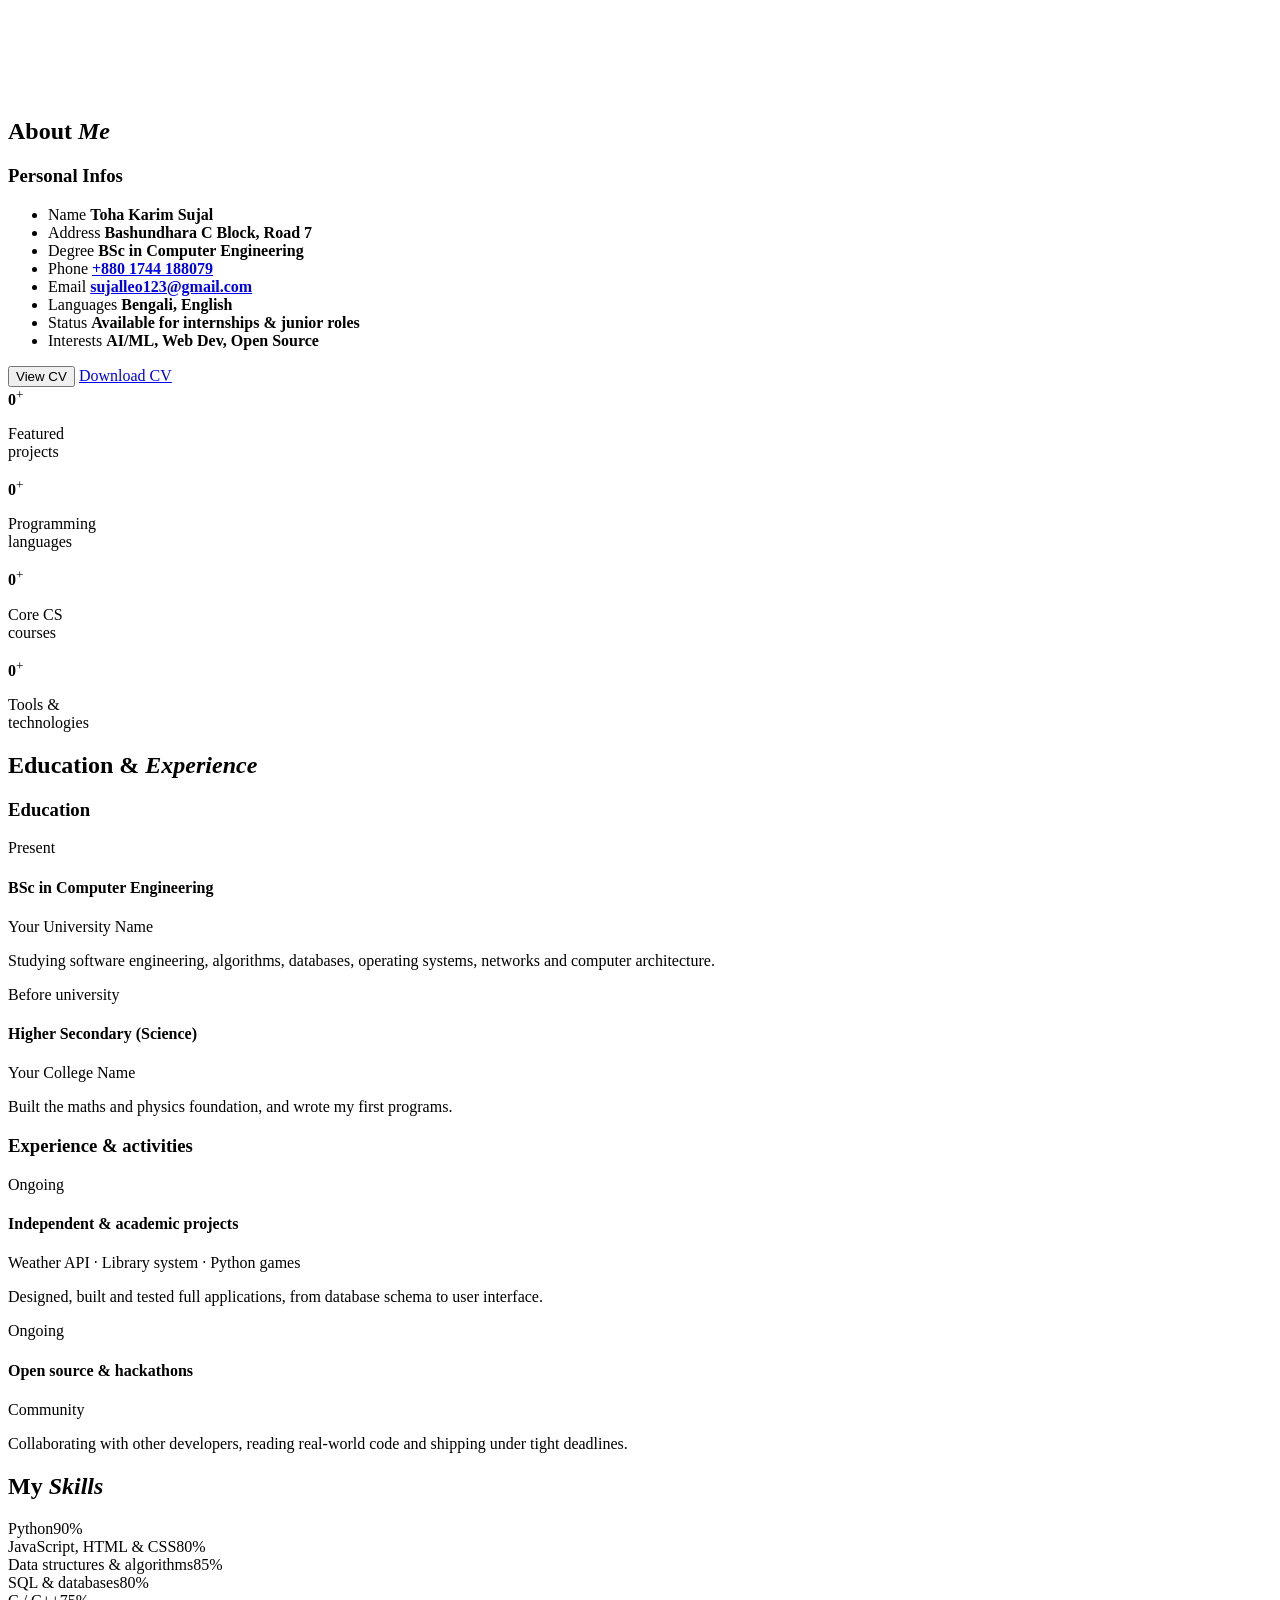
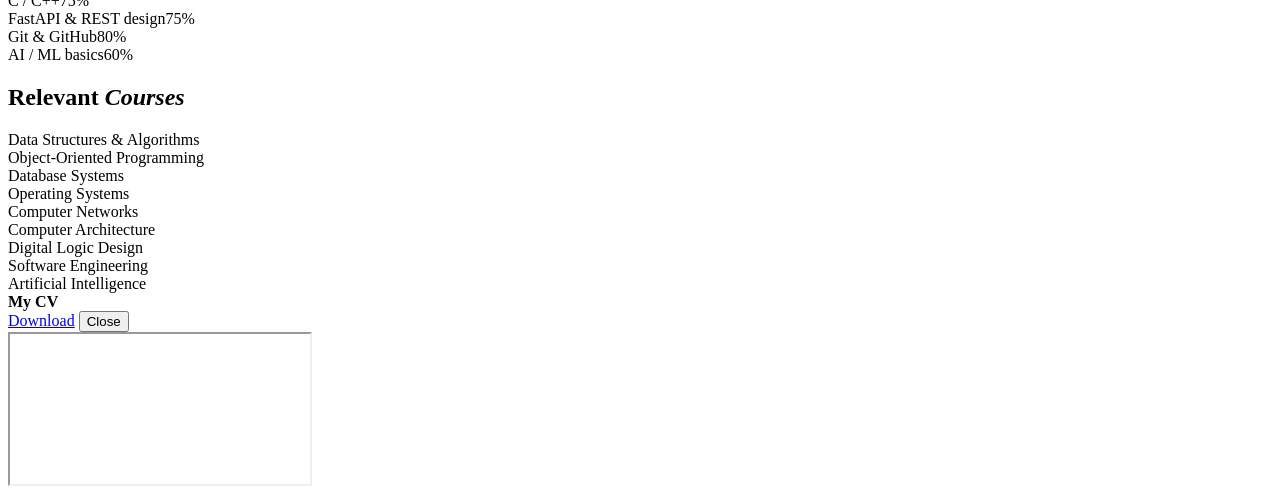
==== resume.html @ 92a6b99a "Add files via upload" ====
<!doctype html>
<html lang="en">
<head>
  <meta charset="utf-8">
  <meta name="viewport" content="width=device-width,initial-scale=1">
  <title>Resume | Toha Karim Sujal</title>
  <meta name="description" content="Resume, skills and relevant coursework of Toha Karim Sujal.">
  <link rel="icon" href="images/favicon.svg" type="image/svg+xml">
  <link rel="preconnect" href="https://fonts.googleapis.com">
  <link rel="preconnect" href="https://fonts.gstatic.com" crossorigin>
  <link href="https://fonts.googleapis.com/css2?family=Open+Sans:wght@400;600;700&family=Poppins:wght@500;600;700;800&display=swap" rel="stylesheet">
  <link rel="stylesheet" href="css/style.css">
  <script>document.documentElement.classList.add('js')</script>
</head>
<body data-page="resume">

<!-- ============ ABOUT / PERSONAL INFO ============ -->
<section style="padding-top:90px">
  <div class="container">
    <div class="sec-title reveal" data-bg="Resume"><h2>About <em>Me</em></h2></div>

    <div class="info-wrap">
      <div class="reveal">
        <h3 class="sub-title">Personal Infos</h3>
        <ul class="info-list">
          <li>Name <b>Toha Karim Sujal</b></li>
          <li>Address <b data-cfg="address">Bashundhara C Block, Road 7</b></li>
          <li>Degree <b>BSc in Computer Engineering</b></li>
          <li>Phone <b><a href="tel:+8801744188079" data-cfg="phone">+880 1744 188079</a></b></li>
          <li>Email <b><a href="mailto:sijalleo123@gmail.com" data-cfg="email">sujalleo123@gmail.com</a></b></li>
          <li>Languages <b>Bengali, English</b></li>
          <li>Status <b>Available for internships &amp; junior roles</b></li>
          <li>Interests <b>AI/ML, Web Dev, Open Source</b></li>
        </ul>
        <div class="cv-actions">
          <button class="btn" id="toggleViewer" type="button"><span class="lbl">View CV</span> <span class="circle"><i data-icon="eye"></i></span></button>
          <a class="btn ghost" data-cv-href href="assets/Toha_Karim_Sujal_CV.pdf" download>Download CV <span class="circle"><i data-icon="download"></i></span></a>
        </div>
      </div>

      <div class="stats">
        <div class="stat"><div class="n"><b data-to="3">0</b><sup>+</sup></div><p>Featured<br>projects</p></div>
        <div class="stat"><div class="n"><b data-to="5">0</b><sup>+</sup></div><p>Programming<br>languages</p></div>
        <div class="stat"><div class="n"><b data-to="9">0</b><sup>+</sup></div><p>Core CS<br>courses</p></div>
        <div class="stat"><div class="n"><b data-to="10">0</b><sup>+</sup></div><p>Tools &amp;<br>technologies</p></div>
      </div>
    </div>

    <!-- inline CV viewer (opens when you press "View CV") -->
    <div id="cvInline" class="cv-viewer" hidden>
      <div class="cv-bar">
        <b>Toha_Karim_Sujal_CV.pdf</b>
        <div class="mini">
          <button class="mini-btn" data-open-cv type="button"><i data-icon="ext"></i> Full screen</button>
          <a class="mini-btn fill" data-cv-href href="assets/Toha_Karim_Sujal_CV.pdf" download><i data-icon="download"></i> Download</a>
        </div>
      </div>
      <iframe title="CV PDF viewer"></iframe>
    </div>
  </div>
</section>

<div class="divider"></div>

<!-- ============ EDUCATION & EXPERIENCE ============ -->
<section>
  <div class="container">
    <div class="sec-title reveal" data-bg="Journey"><h2>Education &amp; <em>Experience</em></h2></div>
    <div class="two-col">
      <div class="reveal">
        <h3 class="sub-title">Education</h3>
        <div class="timeline">
          <div class="t-item">
            <span class="when">Present</span>
            <h4>BSc in Computer Engineering</h4>
            <div class="where">Your University Name</div>
            <p>Studying software engineering, algorithms, databases, operating systems, networks and computer architecture.</p>
          </div>
          <div class="t-item">
            <span class="when">Before university</span>
            <h4>Higher Secondary (Science)</h4>
            <div class="where">Your College Name</div>
            <p>Built the maths and physics foundation, and wrote my first programs.</p>
          </div>
        </div>
      </div>
      <div class="reveal d1">
        <h3 class="sub-title">Experience &amp; activities</h3>
        <div class="timeline">
          <div class="t-item">
            <span class="when">Ongoing</span>
            <h4>Independent &amp; academic projects</h4>
            <div class="where">Weather API &middot; Library system &middot; Python games</div>
            <p>Designed, built and tested full applications, from database schema to user interface.</p>
          </div>
          <div class="t-item">
            <span class="when">Ongoing</span>
            <h4>Open source &amp; hackathons</h4>
            <div class="where">Community</div>
            <p>Collaborating with other developers, reading real-world code and shipping under tight deadlines.</p>
          </div>
        </div>
      </div>
    </div>
  </div>
</section>

<div class="divider"></div>

<!-- ============ SKILLS ============ -->
<section>
  <div class="container">
    <div class="sec-title reveal" data-bg="Skills"><h2>My <em>Skills</em></h2></div>
    <div class="skills">
      <div class="skill"><div class="top"><span>Python</span><span>90%</span></div><div class="bar"><i data-w="90"></i></div></div>
      <div class="skill"><div class="top"><span>JavaScript, HTML &amp; CSS</span><span>80%</span></div><div class="bar"><i data-w="80"></i></div></div>
      <div class="skill"><div class="top"><span>Data structures &amp; algorithms</span><span>85%</span></div><div class="bar"><i data-w="85"></i></div></div>
      <div class="skill"><div class="top"><span>SQL &amp; databases</span><span>80%</span></div><div class="bar"><i data-w="80"></i></div></div>
      <div class="skill"><div class="top"><span>C / C++</span><span>75%</span></div><div class="bar"><i data-w="75"></i></div></div>
      <div class="skill"><div class="top"><span>FastAPI &amp; REST design</span><span>75%</span></div><div class="bar"><i data-w="75"></i></div></div>
      <div class="skill"><div class="top"><span>Git &amp; GitHub</span><span>80%</span></div><div class="bar"><i data-w="80"></i></div></div>
      <div class="skill"><div class="top"><span>AI / ML basics</span><span>60%</span></div><div class="bar"><i data-w="60"></i></div></div>
    </div>
  </div>
</section>

<!-- ============ COURSES ============ -->
<section style="padding-top:0">
  <div class="container">
    <div class="sec-title reveal" data-bg="Courses"><h2>Relevant <em>Courses</em></h2></div>
    <div class="course-grid reveal">
      <div class="course"><i data-icon="code"></i> Data Structures &amp; Algorithms</div>
      <div class="course"><i data-icon="code"></i> Object-Oriented Programming</div>
      <div class="course"><i data-icon="book"></i> Database Systems</div>
      <div class="course"><i data-icon="cpu"></i> Operating Systems</div>
      <div class="course"><i data-icon="zap"></i> Computer Networks</div>
      <div class="course"><i data-icon="cpu"></i> Computer Architecture</div>
      <div class="course"><i data-icon="cpu"></i> Digital Logic Design</div>
      <div class="course"><i data-icon="book"></i> Software Engineering</div>
      <div class="course"><i data-icon="star"></i> Artificial Intelligence</div>
    </div>
  </div>
</section>

<!-- CV fullscreen modal -->
<div class="modal" id="cvModal" role="dialog" aria-label="CV viewer">
  <div class="box">
    <div class="cv-bar">
      <b>My CV</b>
      <div class="mini">
        <a class="mini-btn fill" data-cv-href href="assets/Toha_Karim_Sujal_CV.pdf" download><i data-icon="download"></i> Download</a>
        <button class="mini-btn" data-close-cv type="button"><i data-icon="x"></i> Close</button>
      </div>
    </div>
    <iframe title="CV PDF"></iframe>
  </div>
</div>

<script src="js/icons.js"></script>
<script src="js/main.js"></script>
</body>
</html>
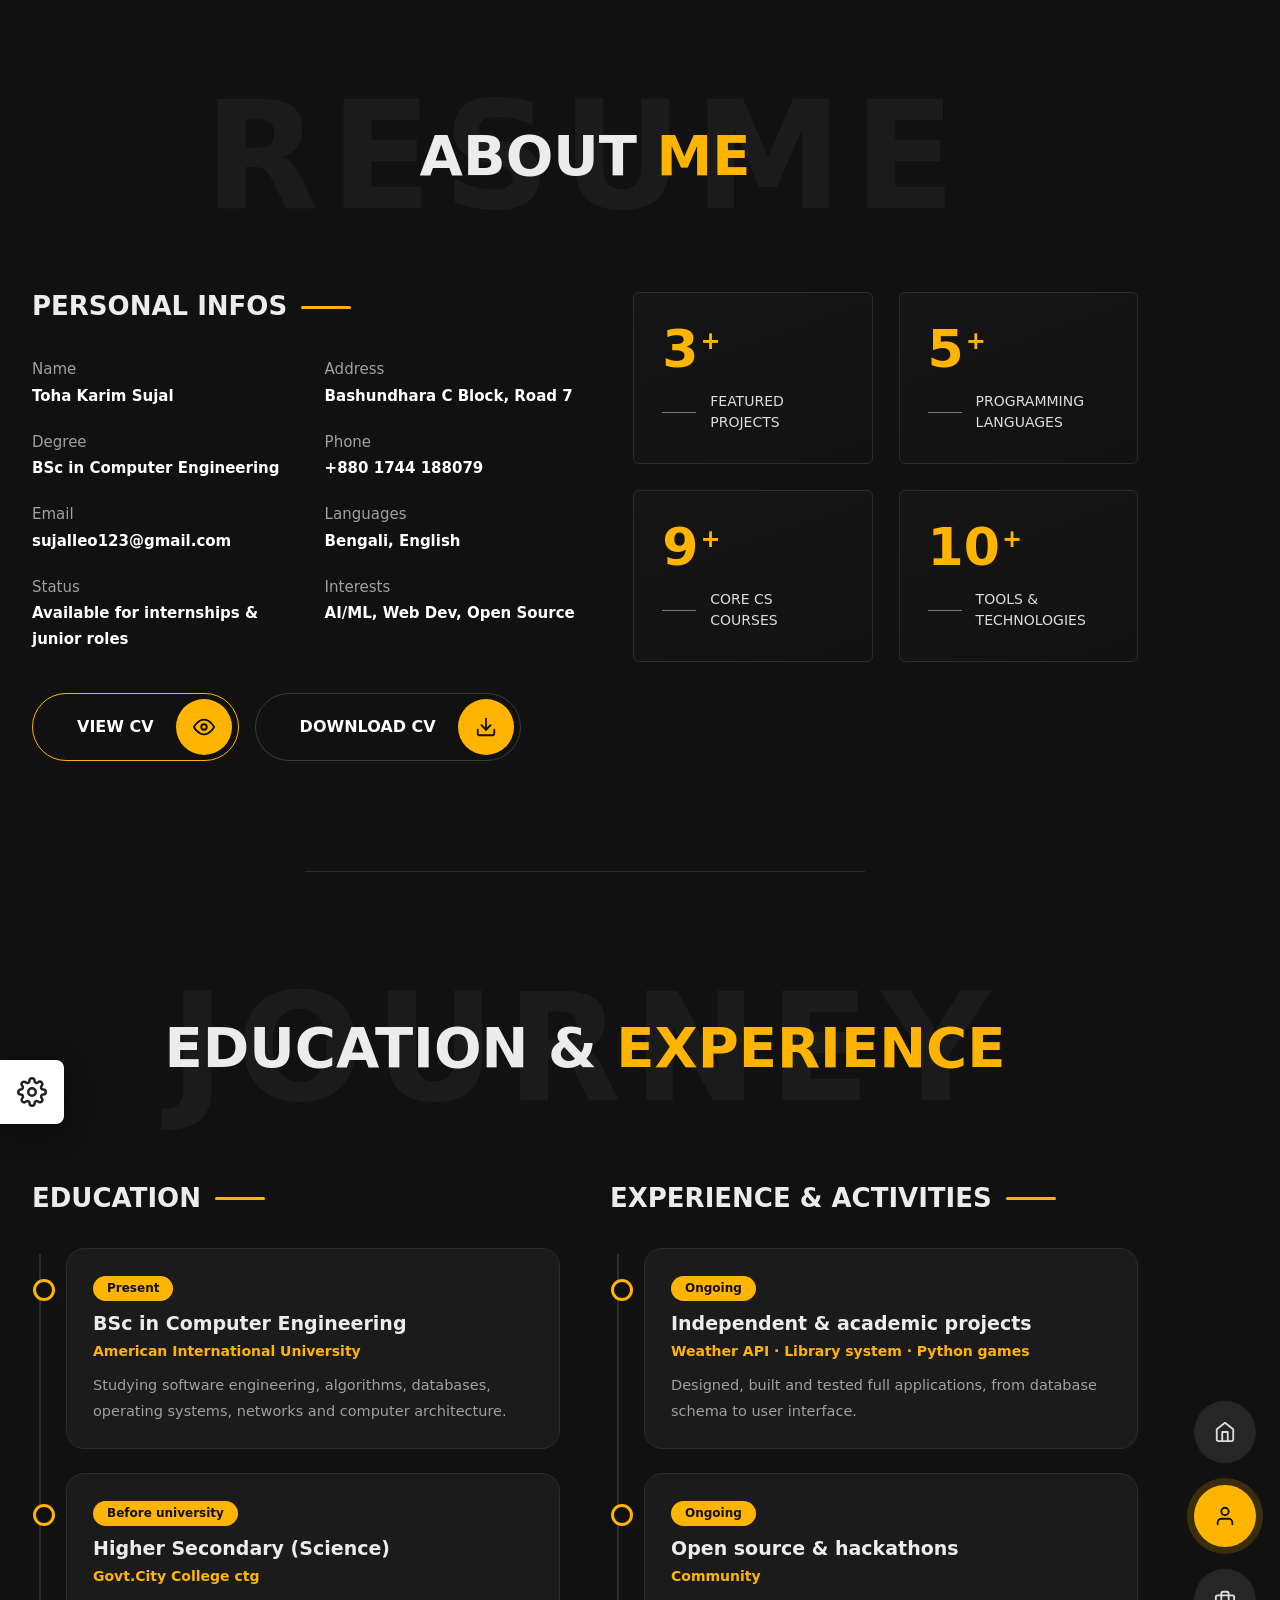
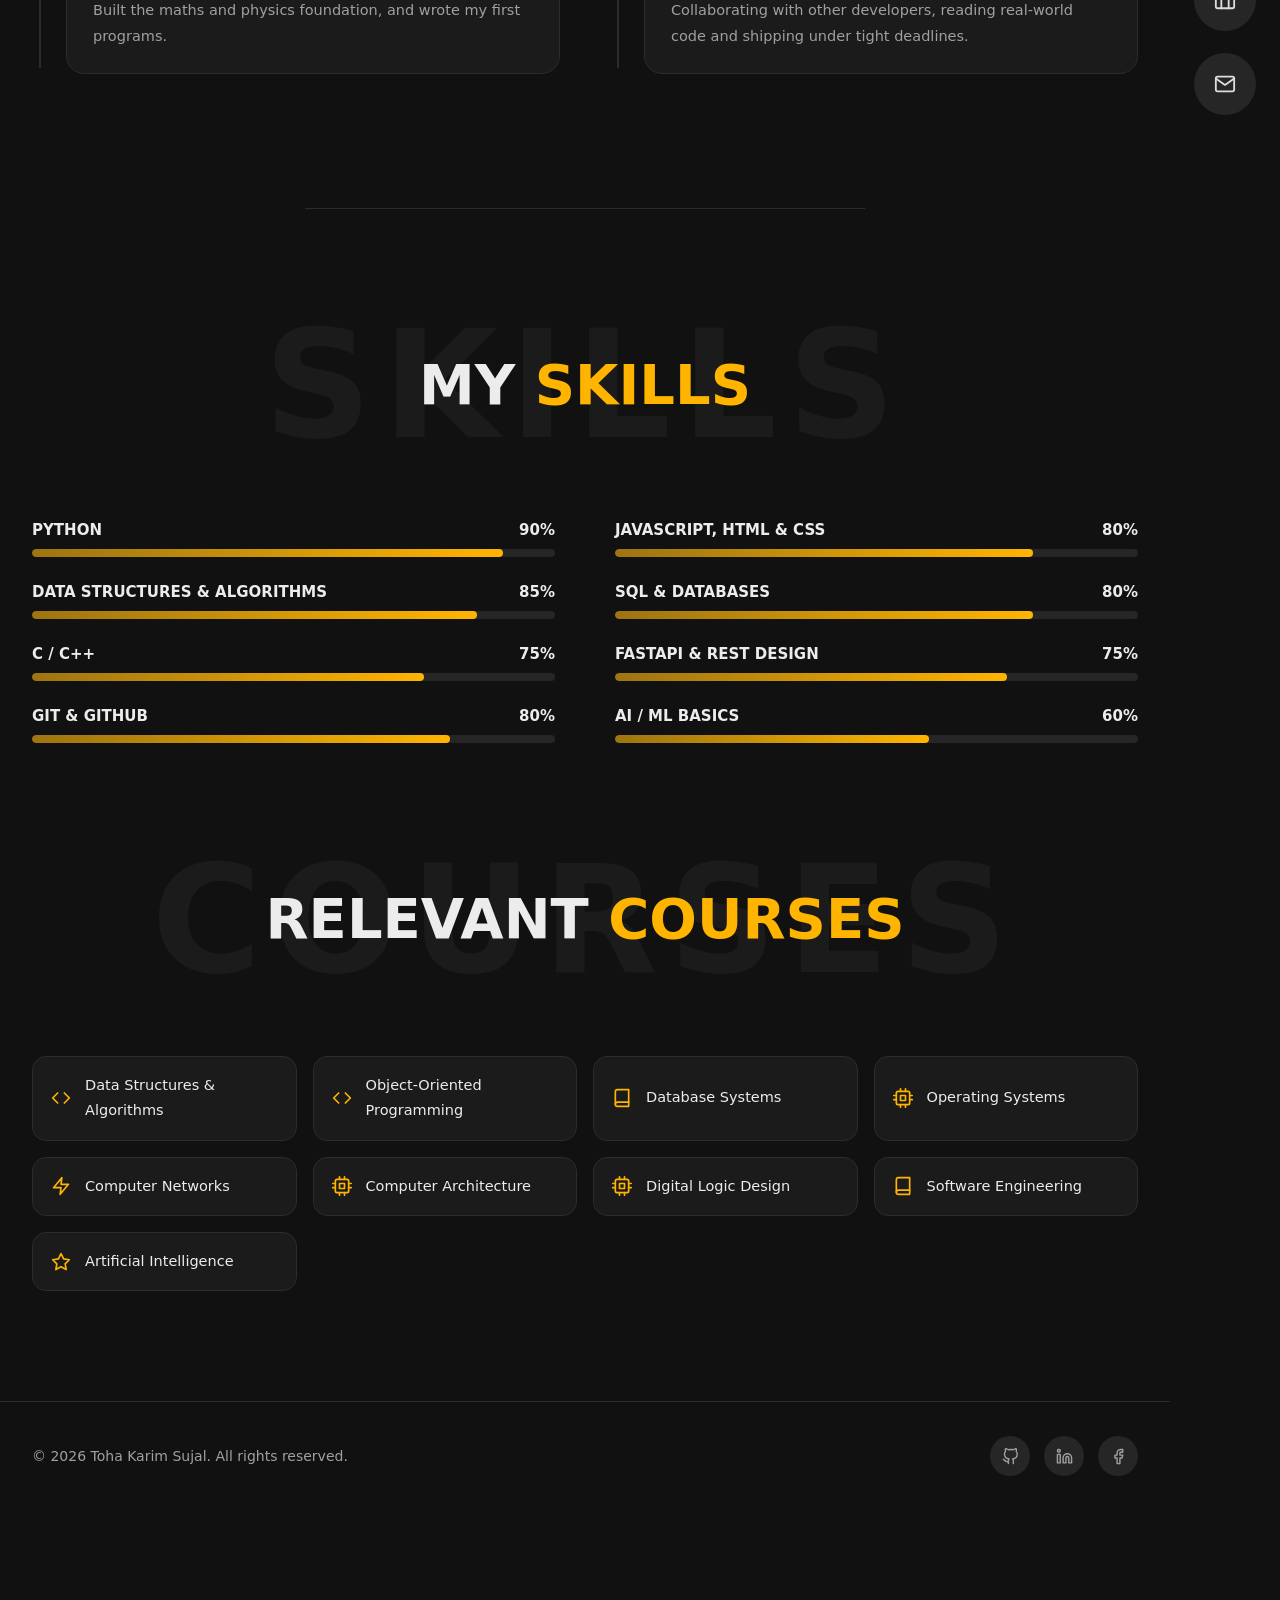
==== commit 089d2fbf: "Update education details in resume.html" ====
--- a/resume.html
+++ b/resume.html
@@ -73,13 +73,13 @@
           <div class="t-item">
             <span class="when">Present</span>
             <h4>BSc in Computer Engineering</h4>
-            <div class="where">Your University Name</div>
+            <div class="where">American International University </div>
             <p>Studying software engineering, algorithms, databases, operating systems, networks and computer architecture.</p>
           </div>
           <div class="t-item">
             <span class="when">Before university</span>
             <h4>Higher Secondary (Science)</h4>
-            <div class="where">Your College Name</div>
+            <div class="where">Govt.City College ctg</div>
             <p>Built the maths and physics foundation, and wrote my first programs.</p>
           </div>
         </div>
--- a/css/style.css
+++ b/css/style.css
@@ -0,0 +1,389 @@
+/* =========================================================
+   Toha Karim Sujal - Portfolio
+   Dark + amber theme. Edit the variables below to restyle.
+   ========================================================= */
+:root{
+  --accent:#ffb400;
+  --bg:#111111;
+  --bg-2:#161616;
+  --card:#1b1b1b;
+  --card-2:#242424;
+  --line:#2c2c2c;
+  --text:#ececec;
+  --muted:#a0a0a0;
+  --ghost:rgba(255,255,255,.045);
+  --radius:22px;
+  --nav-w:110px;
+  --font-head:'Poppins','Segoe UI',system-ui,sans-serif;
+  --font-body:'Open Sans','Segoe UI',system-ui,sans-serif;
+}
+*{box-sizing:border-box;margin:0;padding:0}
+html{scroll-behavior:smooth}
+body{
+  background:var(--bg);color:var(--text);font-family:var(--font-body);
+  line-height:1.75;font-size:16px;overflow-x:hidden;
+  padding-right:var(--nav-w);
+}
+img{max-width:100%;display:block}
+a{color:inherit;text-decoration:none}
+ul{list-style:none}
+svg.ic{width:1em;height:1em;stroke:currentColor;fill:none;stroke-width:2;stroke-linecap:round;stroke-linejoin:round;vertical-align:-.125em}
+::selection{background:var(--accent);color:#111}
+::-webkit-scrollbar{width:9px}::-webkit-scrollbar-track{background:#0c0c0c}::-webkit-scrollbar-thumb{background:#333;border-radius:9px}
+
+h1,h2,h3,h4{font-family:var(--font-head);line-height:1.15;font-weight:700}
+.accent{color:var(--accent)}
+.container{width:min(1120px,100% - 64px);margin-inline:auto}
+section{padding:110px 0;position:relative}
+
+/* page fade in */
+body{animation:pageIn .6s ease both}
+@keyframes pageIn{from{opacity:0;transform:translateY(12px)}to{opacity:1;transform:none}}
+body.leaving{opacity:0;transform:translateY(-8px);transition:.25s ease}
+
+/* ---------- reveal on scroll ---------- */
+.js .reveal{opacity:0;transform:translateY(34px);transition:opacity .8s ease,transform .8s ease}
+.js .reveal.in{opacity:1;transform:none}
+.js .reveal.d1{transition-delay:.1s}.js .reveal.d2{transition-delay:.2s}.js .reveal.d3{transition-delay:.3s}
+
+/* ---------- side navigation ---------- */
+.side-nav{
+  position:fixed;right:0;top:0;bottom:0;width:var(--nav-w);
+  display:flex;flex-direction:column;align-items:center;justify-content:center;gap:22px;z-index:50;
+}
+.side-nav a{
+  position:relative;width:62px;height:62px;border-radius:50%;display:grid;place-items:center;
+  background:#262626;color:#ddd;font-size:22px;transition:.3s;
+}
+.side-nav a:hover{background:#333;transform:scale(1.08)}
+.side-nav a.active{background:var(--accent);color:#111;box-shadow:0 0 0 7px color-mix(in srgb,var(--accent) 18%,transparent)}
+.side-nav a span{
+  position:absolute;right:76px;background:var(--accent);color:#111;font:600 13px var(--font-head);
+  padding:5px 14px;border-radius:30px;white-space:nowrap;opacity:0;transform:translateX(10px);pointer-events:none;transition:.25s;
+}
+.side-nav a:hover span{opacity:1;transform:none}
+
+/* ---------- theme switcher ---------- */
+.theme-toggle{
+  position:fixed;left:0;top:34%;z-index:60;background:#fff;color:#222;width:64px;height:64px;
+  display:grid;place-items:center;font-size:30px;cursor:pointer;border:0;border-radius:0 8px 8px 0;
+  box-shadow:0 8px 24px rgba(0,0,0,.4);transition:transform .3s;
+}
+.theme-toggle svg{animation:spin 8s linear infinite}
+@keyframes spin{to{transform:rotate(360deg)}}
+.theme-panel{
+  position:fixed;left:-260px;top:34%;width:230px;z-index:59;background:#fff;color:#222;padding:22px 20px 20px 22px;
+  border-radius:0 12px 12px 0;transition:left .35s ease;box-shadow:0 8px 24px rgba(0,0,0,.4);
+}
+.theme-panel.open{left:64px}
+.theme-panel h4{font-size:14px;letter-spacing:.08em;margin-bottom:14px;text-transform:uppercase}
+.swatches{display:grid;grid-template-columns:repeat(6,1fr);gap:8px}
+.swatches button{width:26px;height:26px;border-radius:50%;border:3px solid #fff;outline:2px solid transparent;cursor:pointer;transition:.2s}
+.swatches button.on,.swatches button:hover{outline-color:#222}
+
+/* ---------- section titles ---------- */
+.sec-title{text-align:center;position:relative;margin-bottom:70px;isolation:isolate}
+.sec-title::before{
+  content:attr(data-bg);position:absolute;left:50%;top:50%;transform:translate(-50%,-50%);
+  font:800 clamp(64px,13vw,150px)/1 var(--font-head);letter-spacing:.07em;color:var(--ghost);z-index:-1;white-space:nowrap;
+  text-transform:uppercase;
+}
+.sec-title h2{font-size:clamp(34px,5.5vw,56px);text-transform:uppercase;padding:34px 0}
+.sec-title h2 em{font-style:normal;color:var(--accent)}
+
+/* ---------- buttons ---------- */
+.btn{
+  display:inline-flex;align-items:center;gap:22px;height:68px;padding:0 6px 0 44px;border-radius:40px;
+  border:1px solid var(--accent);background:transparent;color:#fff;cursor:pointer;
+  font:600 16px var(--font-head);text-transform:uppercase;transition:.3s;
+}
+.btn .circle{width:56px;height:56px;border-radius:50%;background:var(--accent);color:#111;display:grid;place-items:center;font-size:22px;font-style:normal;transition:.3s}
+.btn:hover{background:color-mix(in srgb,var(--accent) 12%,transparent);transform:translateY(-2px)}
+.btn:hover .circle{transform:rotate(-45deg)}
+.btn.ghost{border-color:#3a3a3a}
+.btn.ghost:hover{border-color:var(--accent)}
+.btn-row{display:flex;flex-wrap:wrap;gap:18px}
+
+/* =========================================================
+   HOME
+   ========================================================= */
+.hero{min-height:100vh;padding:0;display:grid;grid-template-columns:5fr 7fr;align-items:center;position:relative;margin-right:calc(var(--nav-w) * -1);padding-right:var(--nav-w)}
+.hero::before{ /* amber slab */
+  content:"";position:absolute;left:0;top:0;bottom:0;width:37%;
+  background:var(--accent);clip-path:polygon(0 0,70% 0,100% 8%,100% 100%,0 100%);
+  clip-path:polygon(0 0,66% 0,67% 6%,100% 6%,100% 94%,64% 94%,66% 100%,0 100%);
+}
+.hero-photo{position:relative;z-index:1;padding:50px 0 50px 50px;height:100vh;min-height:640px;display:flex}
+.photo-card{
+  position:relative;flex:1;border-radius:34px;overflow:hidden;
+  background:
+    radial-gradient(circle at 50% 38%,color-mix(in srgb,var(--accent) 55%,#2a1a00) 0%,#1a1a1a 55%,#0b0b0b 100%);
+  box-shadow:0 30px 70px rgba(0,0,0,.55);
+}
+.photo-card::before{content:"";position:absolute;inset:0;background:repeating-linear-gradient(90deg,rgba(255,255,255,.02) 0 2px,transparent 2px 6px)}
+.photo-card img{position:absolute;left:50%;bottom:0;transform:translateX(-50%);height:96%;width:auto;max-width:none;filter:drop-shadow(0 18px 24px rgba(0,0,0,.45))}
+.photo-card .badge{
+  position:absolute;left:22px;bottom:22px;background:rgba(17,17,17,.82);backdrop-filter:blur(6px);border:1px solid #333;border-radius:40px;
+  padding:9px 18px 9px 14px;font:600 13px var(--font-head);display:flex;align-items:center;gap:10px;z-index:2
+}
+.badge b{width:10px;height:10px;border-radius:50%;background:#35e06f;box-shadow:0 0 0 0 rgba(53,224,111,.7);animation:pulse 1.8s infinite}
+@keyframes pulse{70%{box-shadow:0 0 0 10px rgba(53,224,111,0)}100%{box-shadow:0 0 0 0 rgba(53,224,111,0)}}
+
+.hero-text{position:relative;z-index:1;padding:40px 40px 40px 8%}
+.hero-text .hi{display:flex;align-items:center;gap:20px;color:var(--accent);margin-bottom:6px}
+.hero-text .hi::before{content:"";width:50px;height:3px;background:var(--accent);border-radius:3px}
+.hero-text h1{font-size:clamp(30px,3.7vw,58px);text-transform:uppercase;letter-spacing:-.01em}
+.hero-text h1 .name{color:var(--accent);display:block;padding-left:70px}
+.hero-text h1 .role{display:block;padding-left:70px;white-space:nowrap}
+.cursor{display:inline-block;width:3px;height:.9em;background:var(--accent);margin-left:6px;vertical-align:-.1em;animation:blink 1s steps(1) infinite}
+@keyframes blink{50%{opacity:0}}
+.hero-text p{max-width:600px;margin:30px 0 40px;font-size:17px;color:#ddd;line-height:2}
+.hero-meta{display:flex;gap:34px;margin-top:46px;flex-wrap:wrap}
+.hero-meta div{border-left:3px solid var(--accent);padding-left:14px}
+.hero-meta b{display:block;font:700 22px var(--font-head)}
+.hero-meta small{color:var(--muted);font-size:13px;text-transform:uppercase;letter-spacing:.06em}
+
+/* intro */
+.intro-grid{display:grid;grid-template-columns:5fr 7fr;gap:60px;align-items:start}
+.intro-aside{position:sticky;top:40px}
+.intro-aside h3{font-size:34px;text-transform:uppercase;margin-bottom:22px}
+.intro-aside .line{width:70px;height:4px;background:var(--accent);border-radius:4px;margin-bottom:26px}
+.facts{display:grid;gap:14px;margin-top:26px}
+.facts li{display:flex;gap:14px;align-items:center;background:var(--card);border:1px solid var(--line);padding:14px 18px;border-radius:16px;color:#ddd;font-size:15px}
+.facts li .ic{color:var(--accent);font-size:20px;flex:none}
+.intro-text p{color:#cfcfcf;margin-bottom:22px;font-size:17px;line-height:1.95}
+.intro-text p:first-child::first-letter{font:800 64px/0.9 var(--font-head);color:var(--accent);float:left;padding:6px 12px 0 0}
+.chips{display:flex;flex-wrap:wrap;gap:10px}
+.chip{padding:7px 16px;border-radius:30px;background:var(--card-2);border:1px solid #333;font-size:13.5px;color:#ddd;transition:.25s}
+.chip:hover{border-color:var(--accent);color:var(--accent)}
+
+/* project cards */
+.cards{display:grid;grid-template-columns:repeat(auto-fit,minmax(310px,1fr));gap:30px}
+.card{
+  background:var(--card);border:1px solid var(--line);border-radius:var(--radius);overflow:hidden;
+  display:flex;flex-direction:column;transition:.35s;
+}
+.card:hover{transform:translateY(-8px);border-color:var(--accent);box-shadow:0 20px 40px rgba(0,0,0,.45)}
+.card .thumb{aspect-ratio:12/7;overflow:hidden;position:relative;background:#0c0c0c}
+.card .thumb img{width:100%;height:100%;object-fit:cover;transition:.6s}
+.card:hover .thumb img{transform:scale(1.07)}
+.card .num{position:absolute;left:16px;top:14px;font:800 15px var(--font-head);background:var(--accent);color:#111;padding:3px 13px;border-radius:30px}
+.card .body{padding:26px 26px 28px;display:flex;flex-direction:column;flex:1}
+.card h3{font-size:22px;margin-bottom:10px}
+.card p{color:var(--muted);font-size:15px;margin-bottom:18px;flex:1}
+.tags{display:flex;flex-wrap:wrap;gap:8px;margin-bottom:20px}
+.tags span{font-size:12px;font-weight:600;padding:4px 12px;border-radius:30px;background:color-mix(in srgb,var(--accent) 14%,transparent);color:var(--accent)}
+.link-arrow{display:inline-flex;align-items:center;gap:10px;font:600 14px var(--font-head);text-transform:uppercase;color:var(--accent)}
+.link-arrow svg{transition:.3s}
+.card:hover .link-arrow svg,.link-arrow:hover svg{transform:translateX(6px)}
+
+.cta{text-align:center;background:linear-gradient(135deg,var(--card),#0e0e0e);border:1px solid var(--line);border-radius:30px;padding:70px 30px}
+.cta h2{font-size:clamp(28px,4vw,44px);text-transform:uppercase;margin-bottom:14px}
+.cta p{color:var(--muted);max-width:560px;margin:0 auto 34px}
+
+/* =========================================================
+   RESUME
+   ========================================================= */
+.sub-title{font-size:26px;text-transform:uppercase;margin-bottom:34px;display:flex;align-items:center;gap:14px}
+.sub-title::after{content:"";height:3px;width:50px;background:var(--accent);border-radius:3px}
+.info-wrap{display:grid;grid-template-columns:1.1fr 1fr;gap:46px;align-items:start}
+.info-list{display:grid;grid-template-columns:1fr 1fr;gap:20px 30px;margin-bottom:40px}
+.info-list li{color:var(--muted);font-size:15px}
+.info-list li b{color:#fff;font-weight:700;display:block;word-break:break-word}
+.stats{display:grid;grid-template-columns:1fr 1fr;gap:26px}
+.stat{border:1px solid var(--line);border-radius:6px;padding:30px 28px;background:linear-gradient(160deg,#151515,#121212);transition:.3s}
+.stat:hover{border-color:var(--accent);transform:translateY(-5px)}
+.stat .n{font:700 52px/1 var(--font-head);color:var(--accent)}
+.stat .n sup{font-size:24px;top:-.9em;margin-left:2px}
+.stat p{margin-top:16px;display:flex;gap:14px;align-items:center;text-transform:uppercase;font-size:14px;color:#ddd;line-height:1.5}
+.stat p::before{content:"";width:34px;height:1px;background:#777;flex:none}
+.cv-actions{display:flex;flex-wrap:wrap;gap:16px}
+
+.divider{height:1px;background:var(--line);width:min(560px,70%);margin:0 auto}
+
+.two-col{display:grid;grid-template-columns:1fr 1fr;gap:50px}
+.timeline{position:relative;padding-left:34px}
+.timeline::before{content:"";position:absolute;left:7px;top:6px;bottom:6px;width:2px;background:var(--line)}
+.t-item{position:relative;background:var(--card);border:1px solid var(--line);border-radius:18px;padding:24px 26px;margin-bottom:24px;transition:.3s}
+.t-item:hover{border-color:var(--accent);transform:translateX(6px)}
+.t-item::before{content:"";position:absolute;left:-34px;top:30px;width:16px;height:16px;border-radius:50%;background:var(--bg);border:3px solid var(--accent)}
+.t-item .when{display:inline-block;font-size:12px;font-weight:700;color:#111;background:var(--accent);padding:2px 14px;border-radius:30px;margin-bottom:12px}
+.t-item h4{font-size:19px;margin-bottom:4px}
+.t-item .where{color:var(--accent);font-size:14px;font-weight:600;margin-bottom:10px}
+.t-item p{color:var(--muted);font-size:14.5px}
+
+.skills{display:grid;grid-template-columns:1fr 1fr;gap:26px 60px}
+.skill .top{display:flex;justify-content:space-between;font:600 15px var(--font-head);margin-bottom:10px;text-transform:uppercase}
+.skill .bar{height:8px;background:#262626;border-radius:8px;overflow:hidden}
+.skill .bar i{display:block;height:100%;width:0;border-radius:8px;background:linear-gradient(90deg,color-mix(in srgb,var(--accent) 55%,#fff0),var(--accent));transition:width 1.4s cubic-bezier(.2,.8,.2,1)}
+.course-grid{display:grid;grid-template-columns:repeat(auto-fill,minmax(230px,1fr));gap:16px}
+.course{display:flex;gap:14px;align-items:center;background:var(--card);border:1px solid var(--line);border-radius:14px;padding:16px 18px;font-size:14.5px;transition:.3s}
+.course:hover{border-color:var(--accent);transform:translateY(-3px)}
+.course .ic{color:var(--accent);font-size:20px;flex:none}
+
+.cv-viewer{margin-top:20px;border:1px solid var(--line);border-radius:var(--radius);overflow:hidden;background:#0c0c0c}
+.cv-bar{display:flex;justify-content:space-between;align-items:center;padding:14px 22px;background:var(--card);border-bottom:1px solid var(--line);gap:14px;flex-wrap:wrap}
+.cv-bar b{font-family:var(--font-head)}
+.cv-bar .mini{display:flex;gap:10px}
+.mini-btn{display:inline-flex;gap:8px;align-items:center;padding:8px 18px;border-radius:30px;border:1px solid #3a3a3a;font:600 13px var(--font-head);cursor:pointer;background:transparent;color:#fff;transition:.25s}
+.mini-btn:hover{border-color:var(--accent);color:var(--accent)}
+.mini-btn.fill{background:var(--accent);border-color:var(--accent);color:#111}
+.mini-btn.fill:hover{color:#111;filter:brightness(1.1)}
+.cv-viewer iframe{width:100%;height:min(86vh,980px);border:0;display:block;background:#525659}
+
+/* modal */
+.modal{position:fixed;inset:0;z-index:100;background:rgba(0,0,0,.86);backdrop-filter:blur(6px);display:none;align-items:center;justify-content:center;padding:30px}
+.modal.open{display:flex;animation:pageIn .3s}
+.modal .box{width:min(1000px,100%);height:min(92vh,1100px);background:var(--card);border-radius:20px;overflow:hidden;display:flex;flex-direction:column;border:1px solid var(--line)}
+.modal iframe{flex:1;border:0;background:#525659}
+
+/* =========================================================
+   PROJECTS LIST / DETAIL
+   ========================================================= */
+.page-head{padding:90px 0 0}
+.filters{display:flex;gap:12px;justify-content:center;flex-wrap:wrap;margin:-30px 0 50px}
+.filters button{background:var(--card);border:1px solid var(--line);color:#ddd;padding:9px 24px;border-radius:30px;font:600 14px var(--font-head);cursor:pointer;transition:.25s}
+.filters button:hover,.filters button.on{background:var(--accent);color:#111;border-color:var(--accent)}
+.card.hide{display:none}
+
+.back{display:inline-flex;gap:10px;align-items:center;color:var(--muted);font:600 14px var(--font-head);text-transform:uppercase;margin-bottom:34px;transition:.25s}
+.back:hover{color:var(--accent)}
+.proj-hero{padding:80px 0 30px}
+.proj-hero .kicker{color:var(--accent);font:700 14px var(--font-head);letter-spacing:.2em;text-transform:uppercase;display:flex;align-items:center;gap:14px;margin-bottom:16px}
+.proj-hero .kicker::before{content:"";width:46px;height:3px;background:var(--accent)}
+.proj-hero h1{font-size:clamp(34px,5vw,64px);text-transform:uppercase;max-width:900px}
+.proj-hero h1 em{font-style:normal;color:var(--accent)}
+.proj-hero .lead{color:#cfcfcf;font-size:18px;max-width:780px;margin:24px 0 0;line-height:1.9}
+.cover{margin:46px 0 0;border-radius:28px;overflow:hidden;border:1px solid var(--line);cursor:zoom-in;box-shadow:0 30px 60px rgba(0,0,0,.45)}
+.cover img{width:100%}
+.meta{display:grid;grid-template-columns:repeat(auto-fit,minmax(200px,1fr));gap:20px;margin-top:40px}
+.meta div{background:var(--card);border:1px solid var(--line);border-radius:16px;padding:18px 22px}
+.meta small{display:block;color:var(--muted);text-transform:uppercase;letter-spacing:.08em;font-size:12px;margin-bottom:4px}
+.meta b{font-family:var(--font-head);font-size:15.5px}
+
+.block{padding:70px 0 0}
+.block h2{font-size:clamp(26px,3.4vw,38px);text-transform:uppercase;margin-bottom:22px}
+.block h2 em{font-style:normal;color:var(--accent)}
+.block p{color:#cfcfcf;max-width:820px;margin-bottom:16px;font-size:16.5px}
+.role-box{background:linear-gradient(135deg,color-mix(in srgb,var(--accent) 16%,#161616),#141414);border:1px solid color-mix(in srgb,var(--accent) 45%,#222);border-radius:var(--radius);padding:34px 38px;margin-top:10px}
+.role-box h3{font-size:20px;margin-bottom:16px;text-transform:uppercase;color:var(--accent)}
+.role-box li{display:flex;gap:12px;margin-bottom:10px;color:#e4e4e4;font-size:15.5px}
+.role-box li .ic{color:var(--accent);flex:none;margin-top:5px}
+
+.steps{display:grid;gap:34px;margin-top:34px}
+.step{display:grid;grid-template-columns:90px 1fr;gap:26px}
+.step .no{font:800 52px/1 var(--font-head);color:var(--accent);opacity:.9}
+.step .content{background:var(--card);border:1px solid var(--line);border-radius:var(--radius);padding:30px;transition:.3s}
+.step .content:hover{border-color:color-mix(in srgb,var(--accent) 60%,#222)}
+.step h3{font-size:22px;margin-bottom:6px}
+.step .why{display:inline-block;font-size:12.5px;font-weight:700;letter-spacing:.06em;text-transform:uppercase;color:var(--accent);margin-bottom:12px}
+.step p{color:#cfcfcf;font-size:15.5px;margin-bottom:14px}
+.step figure{margin-top:20px}
+.step figure img{border-radius:14px;border:1px solid var(--line);cursor:zoom-in;transition:.3s;width:100%}
+.step figure img:hover{border-color:var(--accent)}
+.step figcaption{font-size:13px;color:var(--muted);margin-top:10px;text-align:center}
+.decision{margin-top:18px;border-left:4px solid var(--accent);background:rgba(255,255,255,.03);padding:14px 20px;border-radius:0 12px 12px 0;font-size:15px;color:#ddd}
+.decision b{color:var(--accent)}
+
+pre{background:#0b0b0b;border:1px solid var(--line);border-radius:16px;padding:22px 24px;overflow:auto;font:14px/1.7 'Fira Code','Cascadia Code',Consolas,monospace;color:#d6d6d6;margin-top:16px;tab-size:4}
+pre .k{color:#ff8a65}pre .s{color:#9be28b}pre .c{color:#6f7a85;font-style:italic}pre .f{color:var(--accent)}
+.code-title{display:flex;align-items:center;gap:8px;margin-top:20px;font:600 13px var(--font-head);color:var(--muted)}
+.code-title i{width:11px;height:11px;border-radius:50%;background:#ff5f57;display:inline-block}
+.code-title i:nth-child(2){background:#febc2e}.code-title i:nth-child(3){background:#28c840}
+.code-title span{margin-left:8px}
+
+.gallery{display:grid;grid-template-columns:repeat(auto-fit,minmax(300px,1fr));gap:24px;margin-top:20px}
+.gallery figure img{border-radius:16px;border:1px solid var(--line);cursor:zoom-in;transition:.3s}
+.gallery figure img:hover{border-color:var(--accent);transform:translateY(-4px)}
+.gallery figcaption{margin-top:10px;color:var(--muted);font-size:13.5px;text-align:center}
+
+.results{display:grid;grid-template-columns:repeat(auto-fit,minmax(200px,1fr));gap:20px;margin-top:20px}
+.results div{background:var(--card);border:1px solid var(--line);border-radius:16px;padding:22px}
+.results b{display:block;font:700 34px var(--font-head);color:var(--accent)}
+.results span{font-size:14px;color:var(--muted)}
+.learn li{display:flex;gap:12px;margin-bottom:12px;color:#d4d4d4}
+.learn .ic{color:var(--accent);margin-top:5px;flex:none}
+.pn{display:grid;grid-template-columns:1fr 1fr;gap:24px;margin-top:90px}
+.pn a{background:var(--card);border:1px solid var(--line);border-radius:20px;padding:26px 30px;transition:.3s;display:block}
+.pn a:hover{border-color:var(--accent);transform:translateY(-4px)}
+.pn small{color:var(--muted);text-transform:uppercase;letter-spacing:.1em;font-size:12px}
+.pn b{display:block;font:700 19px var(--font-head);margin-top:4px}
+.pn .next{text-align:right}
+
+/* lightbox */
+.lightbox{position:fixed;inset:0;background:rgba(0,0,0,.92);z-index:120;display:none;align-items:center;justify-content:center;padding:30px;cursor:zoom-out}
+.lightbox.open{display:flex;animation:pageIn .25s}
+.lightbox img{max-height:92vh;border-radius:14px;box-shadow:0 20px 60px #000}
+
+/* =========================================================
+   CONTACT
+   ========================================================= */
+.contact-grid{display:grid;grid-template-columns:5fr 7fr;gap:50px;align-items:start}
+.contact-grid h3{font-size:28px;text-transform:uppercase;margin-bottom:18px}
+.contact-grid > div:first-child > p{color:#ddd;margin-bottom:30px}
+.c-item{display:flex;gap:16px;align-items:center;margin-bottom:26px}
+.c-item .ico{width:44px;height:44px;border-radius:8px;background:var(--accent);color:#111;display:grid;place-items:center;font-size:22px;flex:none}
+.c-item small{display:block;color:#ddd;text-transform:uppercase;font-size:15px;line-height:1.2}
+.c-item b{font-size:17px;font-family:var(--font-head);word-break:break-all}
+.socials{display:flex;gap:14px;margin-top:34px}
+.socials a{width:50px;height:50px;border-radius:50%;background:#262626;display:grid;place-items:center;font-size:20px;transition:.3s}
+.socials a:hover{background:var(--accent);color:#111;transform:translateY(-4px)}
+.form{display:grid;grid-template-columns:repeat(3,1fr);gap:20px}
+.form input,.form textarea{
+  width:100%;background:#262626;border:2px solid transparent;color:#fff;font:15px var(--font-body);
+  padding:0 30px;height:58px;border-radius:40px;outline:0;transition:.25s
+}
+.form textarea{grid-column:1/-1;height:200px;border-radius:30px;padding:22px 30px;resize:vertical}
+.form input::placeholder,.form textarea::placeholder{color:#777;text-transform:uppercase}
+.form input:focus,.form textarea:focus{border-color:var(--accent);background:#2b2b2b}
+.form .btn{grid-column:1/-1;justify-self:start;margin-top:6px}
+.map-card{margin-top:60px;background:var(--card);border:1px solid var(--line);border-radius:var(--radius);padding:28px 32px;display:flex;gap:20px;align-items:center;flex-wrap:wrap;justify-content:space-between}
+.map-card .c-item{margin:0}
+
+.toast{position:fixed;left:50%;bottom:34px;transform:translate(-50%,120px);background:var(--accent);color:#111;font:600 15px var(--font-head);padding:14px 28px;border-radius:40px;z-index:200;transition:.4s;box-shadow:0 10px 30px rgba(0,0,0,.5);opacity:0;visibility:hidden}
+.toast.show{transform:translate(-50%,0);opacity:1;visibility:visible}
+
+footer{border-top:1px solid var(--line);padding:34px 0 40px;color:var(--muted);font-size:14px}
+footer .container{display:flex;justify-content:space-between;gap:16px;flex-wrap:wrap;align-items:center}
+footer .socials{margin:0}footer .socials a{width:40px;height:40px;font-size:17px}
+
+/* =========================================================
+   RESPONSIVE
+   ========================================================= */
+@media (max-width:1100px){
+  .hero-text h1 .name,.hero-text h1 .role{padding-left:0}
+  .hero-text h1 .role{white-space:normal}
+}
+@media (max-width:960px){
+  :root{--nav-w:0px}
+  body{padding-right:0;padding-bottom:84px}
+  .side-nav{top:auto;left:0;right:0;bottom:0;width:100%;height:74px;flex-direction:row;gap:14px;background:rgba(14,14,14,.94);backdrop-filter:blur(10px);border-top:1px solid var(--line)}
+  .side-nav a{width:52px;height:52px;font-size:20px}
+  .side-nav a span{display:none}
+  .side-nav a.active{box-shadow:none}
+  .theme-toggle{top:12px;width:46px;height:46px;font-size:22px;border-radius:0 8px 8px 0}
+  .theme-panel{top:12px}.theme-panel.open{left:46px}
+  .hero{grid-template-columns:1fr;margin-right:0;padding-right:0;padding-top:70px}
+  .hero::before{width:100%;height:60%;bottom:auto;clip-path:none}
+  .hero-photo{height:70vh;min-height:460px;padding:20px 24px 0}
+  .hero-text{padding:50px 28px 70px}
+  .intro-grid,.info-wrap,.two-col,.contact-grid{grid-template-columns:1fr}
+  .intro-aside{position:static}
+  .skills{grid-template-columns:1fr}
+  .container{width:min(1120px,100% - 44px)}
+  section{padding:80px 0}
+  .step{grid-template-columns:1fr;gap:10px}
+  .step .no{font-size:38px}
+  .form{grid-template-columns:1fr}
+  .pn{grid-template-columns:1fr}
+}
+@media (max-width:560px){
+  .info-list,.stats{grid-template-columns:1fr}
+  .btn{height:60px;padding-left:30px;font-size:14px;gap:14px}
+  .btn .circle{width:48px;height:48px}
+  .role-box,.step .content{padding:24px 20px}
+}
+@media (prefers-reduced-motion:reduce){
+  *,*::before,*::after{animation:none!important;transition:none!important}
+  .js .reveal{opacity:1;transform:none}
+}
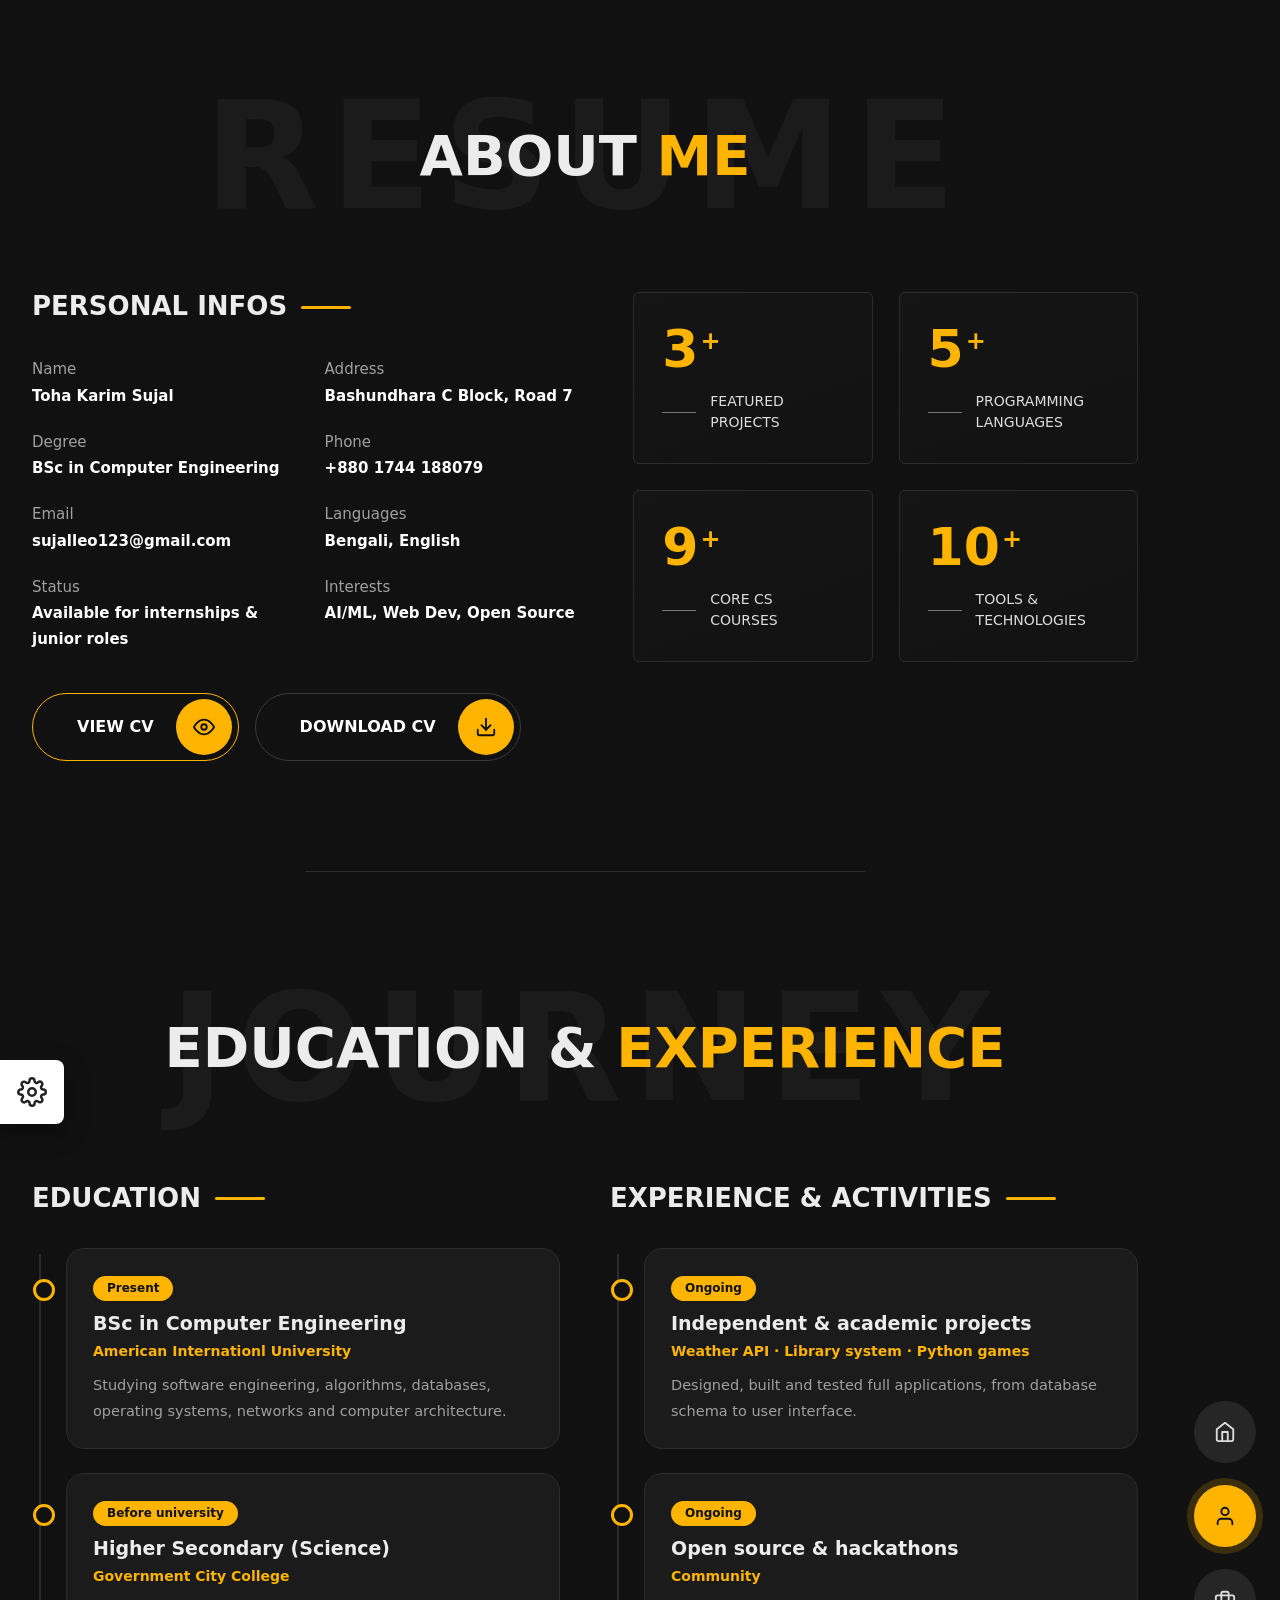
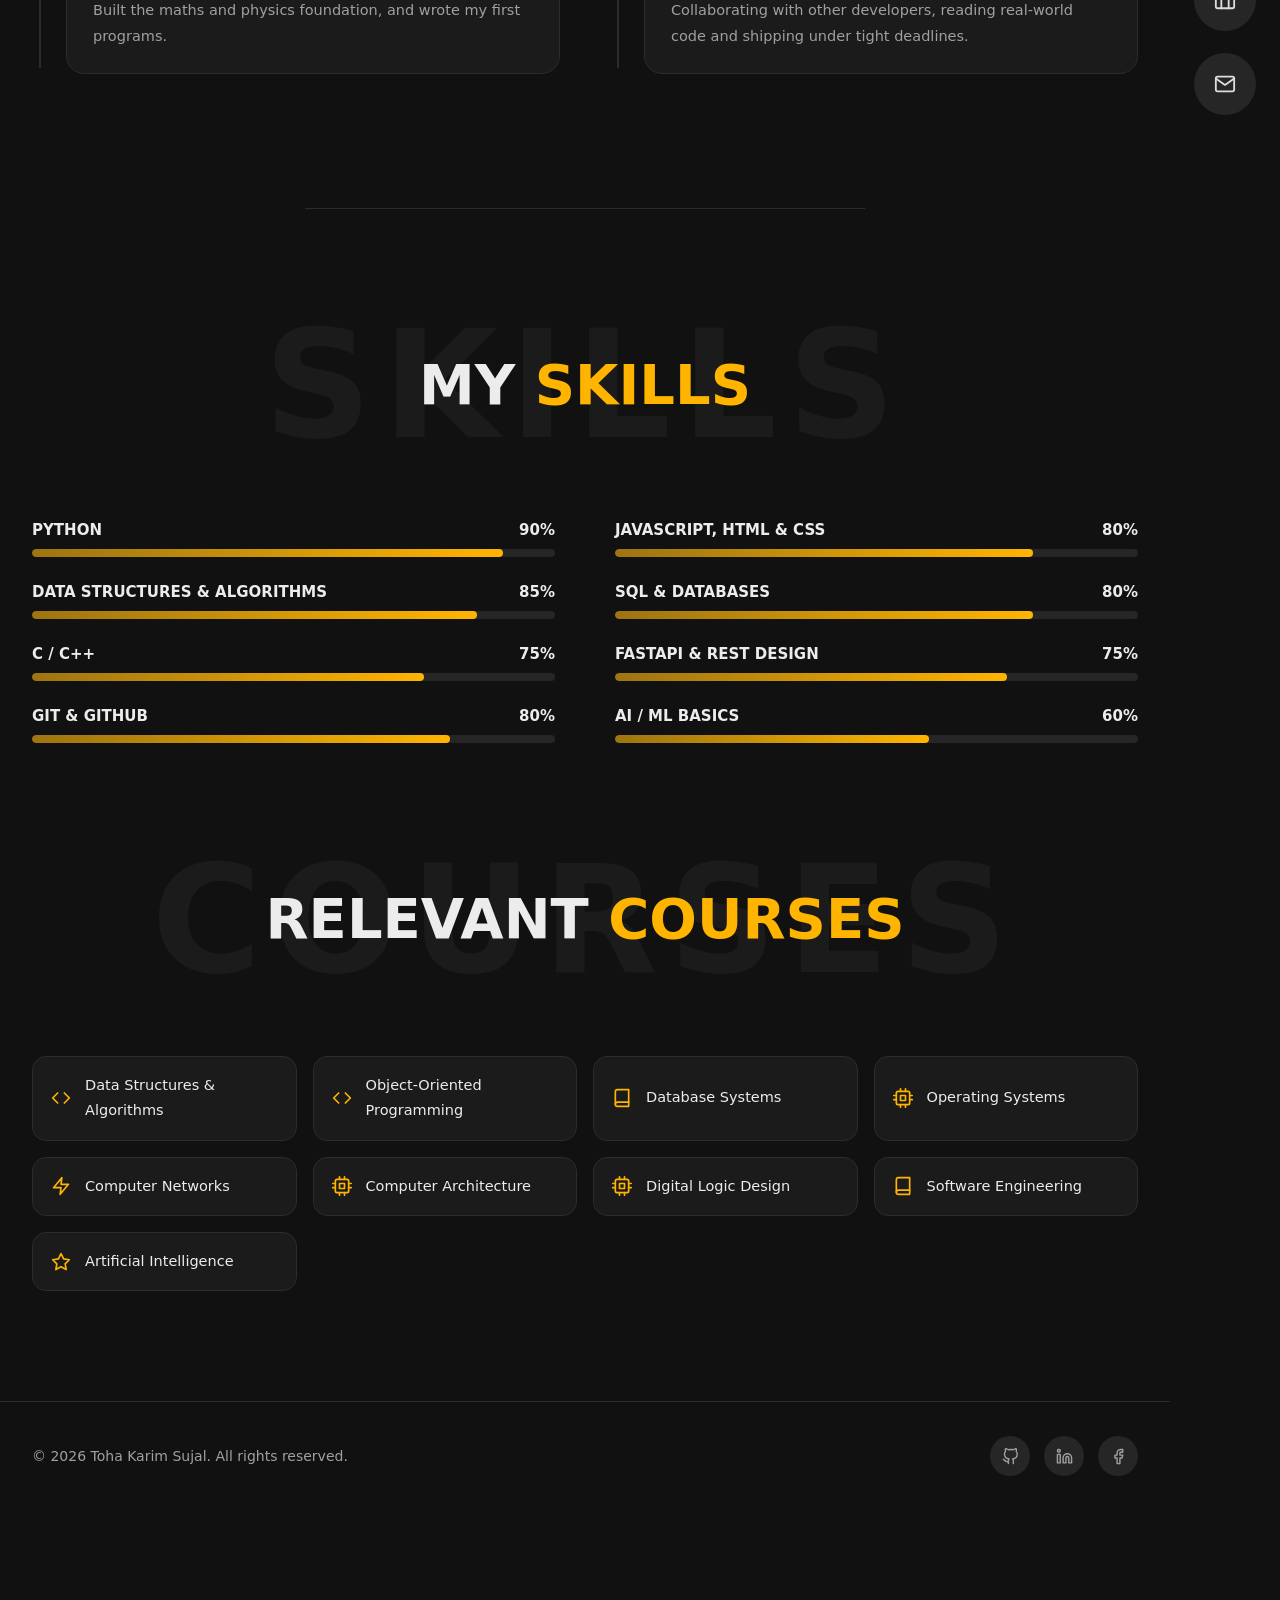
==== commit 5a837169: "Add files via upload" ====
--- a/resume.html
+++ b/resume.html
@@ -73,13 +73,13 @@
           <div class="t-item">
             <span class="when">Present</span>
             <h4>BSc in Computer Engineering</h4>
-            <div class="where">American International University </div>
+            <div class="where">American Internationl University</div>
             <p>Studying software engineering, algorithms, databases, operating systems, networks and computer architecture.</p>
           </div>
           <div class="t-item">
             <span class="when">Before university</span>
             <h4>Higher Secondary (Science)</h4>
-            <div class="where">Govt.City College ctg</div>
+            <div class="where">Government City College</div>
             <p>Built the maths and physics foundation, and wrote my first programs.</p>
           </div>
         </div>
